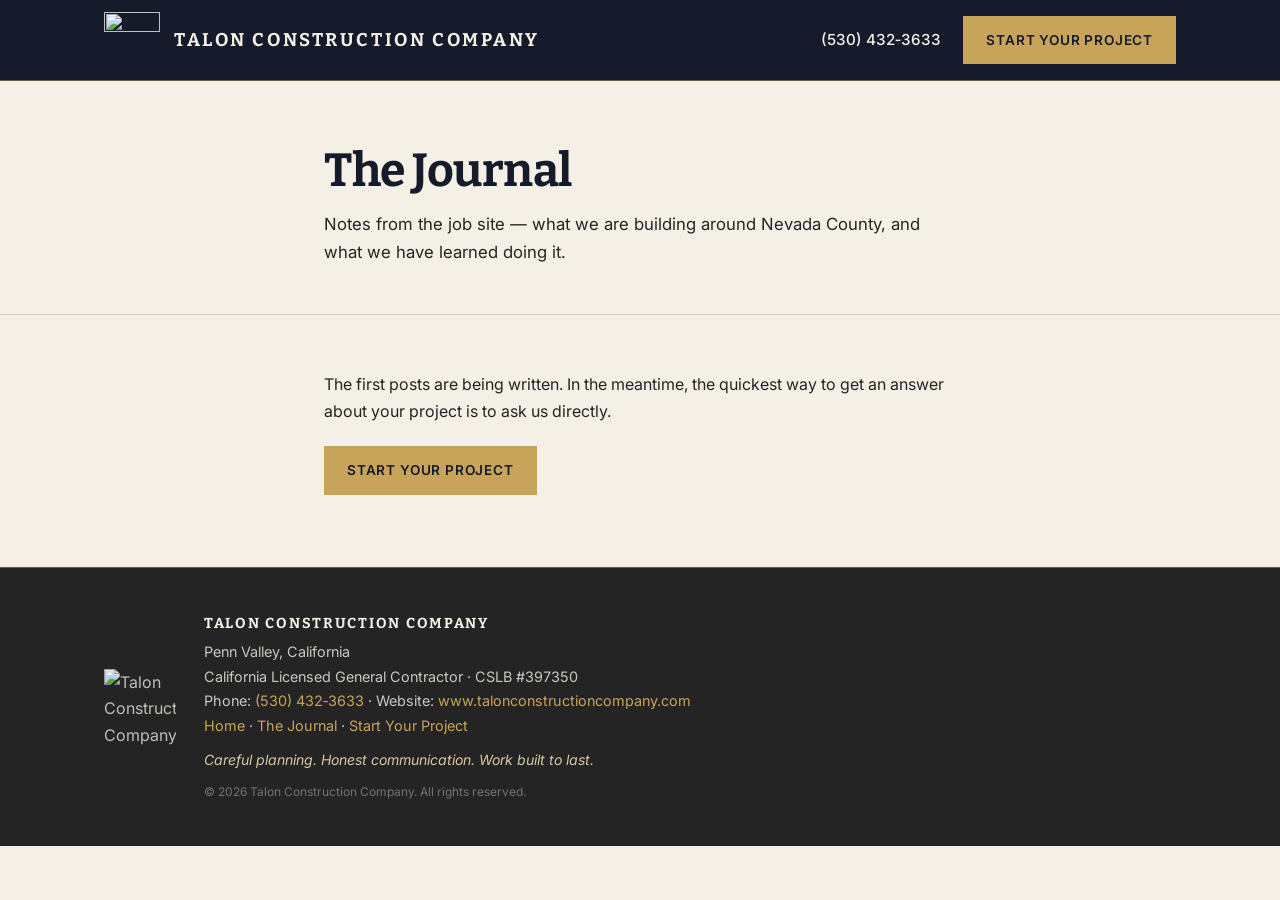
==== blog/index.html @ 68d6eadb "Add the blog pipeline — content as data, not pages Kim asked for a blog on talonconstructioncompany." ====
<!DOCTYPE html>
<html lang="en">
<head>
  <meta charset="UTF-8">
  <meta name="viewport" content="width=device-width, initial-scale=1.0">

  <!-- Google tag (gtag.js) - GA4 property "talonconstructioncompany.com" (545542659) -->
  <script async src="https://www.googletagmanager.com/gtag/js?id=G-PLTBXX30WR"></script>
  <script>
    window.dataLayer = window.dataLayer || [];
    function gtag(){dataLayer.push(arguments);}
    gtag('js', new Date());
    gtag('config', 'G-PLTBXX30WR');
  </script>
  <title>The Journal | Talon Construction Company</title>
  <meta name="description" content="Notes from the job site - custom home building, remodels and additions around Penn Valley, Grass Valley, Nevada City and the wider Nevada County area.">
  <link rel="canonical" href="https://talonconstructioncompany.com/blog/">
  <link rel="icon" type="image/png" href="/assets/talon-logo.png">
  <link rel="apple-touch-icon" href="/assets/talon-logo.png">
  <meta name="theme-color" content="#8B1E2D">
  <link rel="preconnect" href="https://fonts.googleapis.com">
  <link rel="preconnect" href="https://fonts.gstatic.com" crossorigin>
  <link href="https://fonts.googleapis.com/css2?family=Bitter:wght@600;700&family=Inter:wght@400;500;600&display=swap" rel="stylesheet">
  <link rel="stylesheet" href="/css/styles.css?v=4">
  <meta property="og:title" content="The Journal | Talon Construction Company">
  <meta property="og:description" content="Notes from the job site - custom home building, remodels and additions around Penn Valley, Grass Valley, Nevada City and the wider Nevada County area.">
  <meta property="og:image" content="https://talonconstructioncompany.com/assets/hero-1920.jpg">
  <meta property="og:url" content="https://talonconstructioncompany.com/blog/">
  <meta property="og:site_name" content="Talon Construction Company">
  <meta property="og:locale" content="en_US">
  <meta property="og:type" content="website">
  <meta name="twitter:card" content="summary_large_image">
  <meta name="twitter:title" content="The Journal | Talon Construction Company">
  <meta name="twitter:description" content="Notes from the job site - custom home building, remodels and additions around Penn Valley, Grass Valley, Nevada City and the wider Nevada County area.">
  <meta name="twitter:image" content="https://talonconstructioncompany.com/assets/hero-1920.jpg">

</head>
<body>

  <header class="site-header">
    <div class="wrap header-inner">
      <a href="/" class="brand">
        <img src="/assets/talon-logo.png" alt="" class="brand-logo" width="40" height="40">
        <span class="brand-name">Talon Construction Company</span>
      </a>
      <nav class="header-actions">
        <a href="tel:+15304323633" class="header-phone">(530)&nbsp;432&#8209;3633</a>
        <a href="/#contact" class="btn btn-gold">Start Your Project</a>
      </nav>
    </div>
  </header>

  <main id="main">

    <section class="page-intro">
      <div class="wrap wrap-reading">
        <h1>The Journal</h1>
        <p>Notes from the job site &mdash; what we are building around Nevada County, and what we have learned doing it.</p>
      </div>
    </section>
    <section class="section">
      <div class="wrap wrap-reading">
        <p class="blog-empty">The first posts are being written. In the meantime, the quickest way to get an answer about your project is to ask us directly.</p>
        <p><a class="btn btn-gold" href="/#contact">Start Your Project</a></p>
      </div>
    </section>
    <script src="/js/blog.js?v=1" defer></script>
  </main>

  <footer class="site-footer">
    <div class="wrap footer-inner">
      <img src="/assets/talon-logo.png" alt="Talon Construction Company logo" class="footer-logo" width="72" height="76">
      <div class="footer-meta">
        <p class="footer-name">Talon Construction Company</p>
        <p>Penn Valley, California</p>
        <p>California Licensed General Contractor &middot; CSLB #397350</p>
        <p>Phone: <a href="tel:+15304323633">(530) 432&#8209;3633</a> &middot; Website: <a href="https://www.talonconstructioncompany.com">www.talonconstructioncompany.com</a></p>
        <p><a href="/">Home</a> &middot; <a href="/blog/">The Journal</a> &middot; <a href="/#contact">Start Your Project</a></p>
        <p class="footer-tagline">Careful planning. Honest communication. Work built to last.</p>
        <p class="footer-fine">&copy; 2026 Talon Construction Company. All rights reserved.</p>
      </div>
    </div>
  </footer>

</body>
</html>
---- css/styles.css ----
/* ==========================================================================
   Talon Construction Company — Landing Page
   Palette + type per Talon_brand_development.docx
   ========================================================================== */

:root {
  --navy: #151B2A;
  --charcoal: #242424;
  --bone: #F4F0E6;
  --gold: #C8A45A;
  --oxblood: #8B1E2D;
  --stone: #D8C7A1;
  --steel: #737373;

  --font-display: "Bitter", Georgia, "Times New Roman", serif;
  --font-body: "Inter", Arial, Helvetica, sans-serif;

  --wrap: 1120px;
  --rule: 1px solid rgba(200, 164, 90, 0.45); /* fine gold rule */
}

* { box-sizing: border-box; margin: 0; padding: 0; }

html { scroll-behavior: smooth; }
@media (prefers-reduced-motion: reduce) {
  html { scroll-behavior: auto; }
  * { animation: none !important; transition: none !important; }
}

body {
  font-family: var(--font-body);
  font-size: 16px;
  line-height: 1.65;
  color: var(--charcoal);
  background: var(--bone);
  -webkit-font-smoothing: antialiased;
}

img { display: block; max-width: 100%; }
a { color: inherit; }

.wrap {
  max-width: var(--wrap);
  margin: 0 auto;
  padding: 0 24px;
}

/* ---------- Type ---------- */

h1, h2 {
  font-family: var(--font-display);
  font-weight: 700;
  line-height: 1.08;
  letter-spacing: -0.01em;
}

h1 { font-size: clamp(2.6rem, 6.5vw, 4.6rem); color: #fff; }
h2 { font-size: clamp(1.7rem, 3.4vw, 2.4rem); }

.eyebrow {
  font-family: var(--font-body);
  font-size: 0.72rem;
  font-weight: 600;
  letter-spacing: 0.22em;
  text-transform: uppercase;
  color: var(--oxblood);
  display: inline-flex;
  align-items: center;
  gap: 14px;
  margin-bottom: 18px;
}
.eyebrow::before {
  content: "";
  width: 34px;
  height: 1px;
  background: var(--gold);
}
.eyebrow-light { color: var(--gold); }

/* ---------- Buttons ---------- */

.btn {
  display: inline-block;
  font-family: var(--font-body);
  font-weight: 600;
  font-size: 0.85rem;
  letter-spacing: 0.06em;
  text-transform: uppercase;
  text-decoration: none;
  padding: 12px 22px;
  border: 1px solid transparent;
  cursor: pointer;
  transition: background-color 0.18s ease, border-color 0.18s ease, color 0.18s ease;
}
.btn-lg { padding: 15px 30px; font-size: 0.9rem; }

.btn-gold {
  background: var(--gold);
  color: var(--navy);
}
.btn-gold:hover { background: #d4b06a; }

.btn-ghost {
  background: transparent;
  color: #fff;
  border-color: rgba(255, 255, 255, 0.55);
}
.btn-ghost:hover { border-color: var(--gold); color: var(--gold); }

.btn-red {
  background: var(--oxblood);
  color: var(--bone);
}
.btn-red:hover { background: #9c2534; }
.btn-red:disabled { opacity: 0.6; cursor: wait; }

:focus-visible {
  outline: 2px solid var(--gold);
  outline-offset: 2px;
}

/* ---------- Header ---------- */

.site-header {
  background: var(--navy);
  border-bottom: var(--rule);
  position: sticky;
  top: 0;
  z-index: 50;
}
.header-inner {
  display: flex;
  align-items: center;
  justify-content: space-between;
  padding-top: 12px;
  padding-bottom: 12px;
}
.brand {
  display: flex;
  align-items: center;
  gap: 14px;
  text-decoration: none;
}
.brand-logo { width: 56px; height: auto; }
.brand-name {
  font-family: var(--font-display);
  font-weight: 700;
  font-size: 1.15rem;
  letter-spacing: 0.14em;
  text-transform: uppercase;
  color: var(--bone);
}
.brand-name span { color: var(--gold); }

.header-actions {
  display: flex;
  align-items: center;
  gap: 22px;
}
.header-phone {
  color: var(--bone);
  text-decoration: none;
  font-weight: 500;
  font-size: 0.95rem;
}
.header-phone:hover { color: var(--gold); }

@media (max-width: 640px) {
  .brand-name { display: none; }
  .header-phone { display: none; }
}

/* ---------- Hero ---------- */

.hero {
  position: relative;
  min-height: 86vh;
  display: flex;
  align-items: center;
  background: var(--navy);
  overflow: hidden;
}
.hero-media,
.hero-media img {
  position: absolute;
  inset: 0;
  width: 100%;
  height: 100%;
  object-fit: cover;
  object-position: center 40%;
}
.hero-scrim {
  position: absolute;
  inset: 0;
  background:
    linear-gradient(90deg, rgba(21, 27, 42, 0.88) 0%, rgba(21, 27, 42, 0.55) 46%, rgba(21, 27, 42, 0.15) 100%),
    linear-gradient(0deg, rgba(21, 27, 42, 0.55) 0%, rgba(21, 27, 42, 0) 34%);
}
.hero-content {
  position: relative;
  z-index: 2;
  width: 100%;
  padding-top: 90px;
  padding-bottom: 130px;
  max-width: var(--wrap);
}

.hero-sub {
  color: rgba(244, 240, 230, 0.92);
  font-size: clamp(1rem, 2vw, 1.2rem);
  max-width: 34em;
  margin: 22px 0 34px;
}
.hero-ctas { display: flex; gap: 14px; flex-wrap: wrap; }

/* construction-drawing title plate along the hero's bottom edge */
.hero-plate {
  position: absolute;
  left: 0;
  right: 0;
  bottom: 0;
  z-index: 3;
  display: flex;
  align-items: center;
  gap: 18px;
  padding: 12px 24px;
  border-top: var(--rule);
  background: rgba(21, 27, 42, 0.72);
  backdrop-filter: blur(3px);
  color: var(--stone);
  font-size: 0.7rem;
  font-weight: 500;
  letter-spacing: 0.2em;
  text-transform: uppercase;
  white-space: nowrap;
  overflow: hidden;
}
.plate-rule { flex: 1; height: 1px; background: rgba(200, 164, 90, 0.35); min-width: 30px; }

@media (max-width: 640px) {
  .hero { min-height: 78vh; }
  .hero-plate {
    font-size: 0.6rem;
    letter-spacing: 0.12em;
    flex-wrap: wrap;
    white-space: normal;
    gap: 6px 14px;
  }
  .plate-rule { display: none; }
}

/* ---------- Statement / craft ---------- */

.craft { padding: 96px 0; background: var(--bone); }

.craft-grid {
  display: grid;
  grid-template-columns: minmax(0, 1.15fr) minmax(0, 0.85fr);
  gap: 72px;
  align-items: start;
}
.craft-copy h2 { color: var(--navy); margin-bottom: 22px; }
.craft-copy p + p { margin-top: 16px; }
.craft-copy p { color: #3a3a3a; max-width: 36em; }

.craft-specs {
  list-style: none;
  border-top: var(--rule);
}
.craft-specs li {
  display: grid;
  grid-template-columns: 110px 1fr;
  gap: 18px;
  padding: 18px 0;
  border-bottom: var(--rule);
}
.spec-label {
  font-size: 0.68rem;
  font-weight: 600;
  letter-spacing: 0.2em;
  text-transform: uppercase;
  color: var(--steel);
  padding-top: 3px;
}
.spec-value {
  font-size: 0.95rem;
  color: var(--charcoal);
  font-weight: 500;
}

@media (max-width: 860px) {
  .craft { padding: 68px 0; }
  .craft-grid { grid-template-columns: 1fr; gap: 44px; }
}

/* ---------- Contact / form ---------- */

.contact {
  background: var(--navy);
  padding: 96px 0;
  color: var(--bone);
}
.contact-grid {
  display: grid;
  grid-template-columns: minmax(0, 0.9fr) minmax(0, 1.1fr);
  gap: 72px;
  align-items: start;
}
.contact-intro h2 { color: #fff; margin-bottom: 18px; }
.contact-intro p { color: rgba(244, 240, 230, 0.85); max-width: 30em; }
.contact-direct {
  margin-top: 32px;
  padding-top: 24px;
  border-top: var(--rule);
  display: flex;
  flex-direction: column;
  gap: 8px;
}
.contact-direct a {
  color: var(--gold);
  text-decoration: none;
  font-weight: 500;
}
.contact-direct a:hover { text-decoration: underline; }

.lead-form {
  background: rgba(255, 255, 255, 0.035);
  border: 1px solid rgba(200, 164, 90, 0.3);
  padding: 34px;
}
.form-row {
  display: grid;
  grid-template-columns: 1fr 1fr;
  gap: 18px;
}
.field { margin-bottom: 18px; }
.field label {
  display: block;
  font-size: 0.7rem;
  font-weight: 600;
  letter-spacing: 0.18em;
  text-transform: uppercase;
  color: var(--stone);
  margin-bottom: 7px;
}
.field input,
.field select,
.field textarea {
  width: 100%;
  font-family: var(--font-body);
  font-size: 0.95rem;
  color: var(--bone);
  background: rgba(21, 27, 42, 0.6);
  border: 1px solid rgba(244, 240, 230, 0.25);
  padding: 12px 14px;
  border-radius: 0;
  appearance: none;
}
.field select {
  background-image: url("data:image/svg+xml,%3Csvg xmlns='http://www.w3.org/2000/svg' width='10' height='6'%3E%3Cpath d='M0 0l5 6 5-6z' fill='%23C8A45A'/%3E%3C/svg%3E");
  background-repeat: no-repeat;
  background-position: right 14px center;
}
.field input:focus,
.field select:focus,
.field textarea:focus {
  border-color: var(--gold);
  outline: none;
}
.field textarea { resize: vertical; min-height: 100px; }

.hp {
  position: absolute;
  left: -9999px;
  width: 1px;
  height: 1px;
  overflow: hidden;
}

.form-status {
  margin-top: 14px;
  font-size: 0.9rem;
  min-height: 1.4em;
}
.form-status.ok { color: var(--gold); }
.form-status.err { color: #e2a4ab; }

@media (max-width: 860px) {
  .contact { padding: 68px 0; }
  .contact-grid { grid-template-columns: 1fr; gap: 44px; }
  .lead-form { padding: 24px; }
  .form-row { grid-template-columns: 1fr; gap: 0; }
}

/* ---------- Footer ---------- */

.site-footer {
  background: var(--charcoal);
  border-top: var(--rule);
  padding: 44px 0;
  color: rgba(244, 240, 230, 0.8);
}
.footer-inner {
  display: flex;
  align-items: center;
  gap: 28px;
}
.footer-logo { width: 72px; height: auto; opacity: 0.95; }
.footer-name {
  font-family: var(--font-display);
  font-weight: 700;
  letter-spacing: 0.12em;
  text-transform: uppercase;
  color: var(--bone);
  margin-bottom: 4px;
}
.footer-meta { font-size: 0.9rem; line-height: 1.7; }
.footer-meta a { color: var(--gold); text-decoration: none; }
.footer-meta a:hover { text-decoration: underline; }
.footer-fine {
  margin-top: 10px;
  font-size: 0.75rem;
  color: var(--steel);
}
@media (max-width: 640px) {
  .footer-inner { flex-direction: column; align-items: flex-start; }
}

/* ==========================================================================
   v3 additions — expanded content sections
   ========================================================================== */

.craft-narrow { max-width: 780px; }
.craft-narrow h2 { color: var(--navy); margin-bottom: 22px; }
.craft-narrow p { color: #3a3a3a; }
.craft-narrow p + p { margin-top: 16px; }

.section-intro {
  color: #3a3a3a;
  max-width: 44em;
  margin: 18px 0 40px;
}
.section-intro-light { color: rgba(244, 240, 230, 0.85); }

/* ---- What we build ---- */
.build { padding: 96px 0; background: var(--bone); }
.build h2 { color: var(--navy); }
.build-grid {
  display: grid;
  grid-template-columns: repeat(3, 1fr);
  gap: 0 48px;
  border-top: var(--rule);
}
.build-card { padding: 26px 0 28px; border-bottom: var(--rule); }
.build-card h3 {
  font-family: var(--font-display);
  font-size: 1.05rem;
  font-weight: 700;
  color: var(--navy);
  margin-bottom: 9px;
}
.build-card p { font-size: 0.92rem; color: #3a3a3a; line-height: 1.6; }

/* ---- How we work ---- */
.process { padding: 96px 0; background: var(--navy); color: var(--bone); }
.process h2 { color: #fff; }
.steps { list-style: none; border-top: var(--rule); }
.steps li {
  display: grid;
  grid-template-columns: 64px 1fr;
  gap: 22px;
  padding: 26px 0;
  border-bottom: var(--rule);
  align-items: start;
}
.step-num {
  font-family: var(--font-display);
  font-weight: 700;
  font-size: 1.5rem;
  color: var(--gold);
  line-height: 1.2;
}
.steps h3 {
  font-family: var(--font-display);
  font-size: 1.1rem;
  font-weight: 700;
  color: #fff;
  margin-bottom: 7px;
}
.steps p { color: rgba(244, 240, 230, 0.85); font-size: 0.95rem; max-width: 52em; }

/* ---- Integrity / Local ---- */
.integrity { padding: 96px 0 64px; background: var(--bone); }
.local { padding: 0 0 96px; background: var(--bone); }
.local-inner {
  border-left: 2px solid var(--gold);
  padding-left: 34px;
}

/* ---- Why Talon ---- */
.why { padding: 96px 0; background: #EDE7D8; }
.why h2 { color: var(--navy); margin-bottom: 34px; }
.why-specs { max-width: 860px; }
.why-specs li { grid-template-columns: 210px 1fr; }

/* ---- FAQ ---- */
.faq { padding: 96px 0; background: var(--bone); }
.faq h2 { color: var(--navy); }
.faq-list { border-top: var(--rule); margin-top: 34px; }
.faq-item {
  padding: 28px 0;
  border-bottom: var(--rule);
}
.faq-item h3 {
  font-family: var(--font-display);
  font-weight: 700;
  font-size: 1.15rem;
  color: var(--navy);
  margin-bottom: 10px;
}
.faq-item p { color: #3a3a3a; max-width: 60em; }
.faq-item p + p { margin-top: 10px; }
.faq-item a { color: var(--oxblood); text-decoration: underline; }
.faq-item a:hover { color: var(--gold); }

/* ---- Contact additions ---- */
.contact-intro p + p { margin-top: 14px; }
.form-note {
  margin-top: 16px;
  font-size: 0.85rem;
  color: rgba(244, 240, 230, 0.7);
}
.form-note a { color: var(--gold); text-decoration: none; }
.form-note a:hover { text-decoration: underline; }
.footer-tagline {
  margin-top: 10px;
  font-style: italic;
  color: var(--stone);
  font-size: 0.88rem;
}

@media (max-width: 960px) {
  .build-grid { grid-template-columns: repeat(2, 1fr); gap: 0 36px; }
}
@media (max-width: 640px) {
  .build, .process, .integrity, .why { padding-top: 64px; padding-bottom: 64px; }
  .integrity { padding-bottom: 44px; }
  .local { padding-bottom: 64px; }
  .build-grid { grid-template-columns: 1fr; }
  .steps li { grid-template-columns: 44px 1fr; gap: 14px; }
  .why-specs li { grid-template-columns: 1fr; gap: 6px; }
  .local-inner { padding-left: 20px; }
}

/* =========================================================================
   BLOG - "The Journal"
   Added 2026-09-08. Uses only the tokens already defined in :root above.
   Generated markup comes from tools/build-blog.py; do not hand-edit /blog/.
   ========================================================================= */

.wrap-reading { max-width: 68ch; }

.page-intro {
  background: var(--bone);
  border-bottom: var(--rule);
  padding: 64px 0 48px;
}
.page-intro h1 {
  font-family: var(--font-display);
  font-weight: 700;
  font-size: clamp(2rem, 4.5vw, 2.9rem);
  line-height: 1.12;
  color: var(--navy);
  margin: 0 0 14px;
}
.page-intro p {
  font-size: 1.05rem;
  line-height: 1.65;
  color: var(--charcoal);
  margin: 0;
}

.section { padding: 56px 0 72px; }

/* ---------- Archive ---------- */

.blog-filters {
  display: flex;
  flex-wrap: wrap;
  gap: 10px;
  margin: 0 0 34px;
  padding-bottom: 22px;
  border-bottom: var(--rule);
}
.blog-filter {
  font-family: var(--font-body);
  font-size: 0.85rem;
  font-weight: 600;
  letter-spacing: 0.04em;
  color: var(--charcoal);
  background: transparent;
  border: 1px solid rgba(28, 28, 30, 0.22);
  border-radius: 999px;
  padding: 9px 18px;
  cursor: pointer;
  transition: background 0.15s ease, color 0.15s ease, border-color 0.15s ease;
}
.blog-filter:hover { border-color: var(--gold); }
.blog-filter:focus-visible { outline: 2px solid var(--oxblood); outline-offset: 2px; }
.blog-filter.is-active {
  background: var(--navy);
  border-color: var(--navy);
  color: var(--bone);
}

.post-grid {
  list-style: none;
  margin: 0;
  padding: 0;
  display: grid;
  grid-template-columns: repeat(3, minmax(0, 1fr));
  gap: 34px 30px;
}
/* The filter sets this; CSS does the hiding. With JavaScript off nothing is
   ever hidden, which is the point - a crawler sees every post. */
.post-card[hidden] { display: none; }

.post-card-link {
  display: flex;
  flex-direction: column;
  height: 100%;
  text-decoration: none;
  color: inherit;
}
.post-card-link:hover .post-card-body h2 { color: var(--oxblood); }
.post-card-link:focus-visible { outline: 2px solid var(--oxblood); outline-offset: 4px; }

.post-figure { overflow: hidden; background: var(--bone); }
.post-figure img { display: block; width: 100%; height: 100%; object-fit: cover; }
.post-figure-card { aspect-ratio: 3 / 2; }
.post-figure-wide { aspect-ratio: 2 / 1; max-height: 460px; margin: 0 0 40px; }

/* Holds the slot at the right ratio until Kim's photography lands, so the
   layout does not shift when a real image replaces it. */
.post-figure-placeholder {
  display: flex;
  align-items: center;
  justify-content: center;
  background: var(--navy);
  border-bottom: 3px solid var(--gold);
}
.post-figure-placeholder img {
  width: 64px;
  height: auto;
  object-fit: contain;
  opacity: 0.55;
}
.post-figure-wide.post-figure-placeholder img { width: 92px; }

.post-card-body { padding: 18px 0 0; }
.post-card-meta,
.post-meta {
  font-family: var(--font-body);
  font-size: 0.78rem;
  font-weight: 600;
  letter-spacing: 0.08em;
  text-transform: uppercase;
  /* Not bare --steel. The page sits on --bone, and #737373 on #F4F0E6
     measures 4.17:1 against WCAG AA's 4.5:1 - it only passes on white.
     Mixed 15% toward --charcoal it measures 4.96:1 and still reads as quiet
     meta. Derived from the existing tokens, nothing new in the palette.
     (The same pairing fails worse on index.html: --steel on --charcoal is
     3.27:1. That one is pre-existing and flagged separately.) */
  color: color-mix(in srgb, var(--steel) 85%, var(--charcoal));
  margin: 0 0 8px;
  display: flex;
  flex-wrap: wrap;
  gap: 14px;
}
.post-tag, .post-area { color: var(--oxblood); }
.post-card-body h2 {
  font-family: var(--font-display);
  font-weight: 700;
  font-size: 1.25rem;
  line-height: 1.25;
  color: var(--navy);
  margin: 0 0 10px;
  transition: color 0.15s ease;
}
.post-card-excerpt {
  font-size: 0.95rem;
  line-height: 1.6;
  color: var(--charcoal);
  margin: 0 0 14px;
}
.post-card-more {
  font-family: var(--font-body);
  font-size: 0.85rem;
  font-weight: 600;
  color: var(--oxblood);
}

.blog-empty, .blog-no-results {
  font-size: 1rem;
  line-height: 1.65;
  color: var(--charcoal);
  margin: 0 0 22px;
}

/* ---------- Post ---------- */

.post { padding: 56px 0 72px; }
.post-back {
  font-family: var(--font-body);
  font-size: 0.85rem;
  font-weight: 600;
  margin: 0 0 18px;
}
.post-back a { color: var(--oxblood); text-decoration: none; }
.post-back a:hover { text-decoration: underline; }

.post h1 {
  font-family: var(--font-display);
  font-weight: 700;
  font-size: clamp(1.9rem, 4vw, 2.6rem);
  line-height: 1.15;
  color: var(--navy);
  margin: 0 0 12px;
}

/* 1.05rem over a 68ch measure. The audience for a custom-home decision is
   reading carefully, not skimming. */
.post-body p {
  font-size: 1.05rem;
  line-height: 1.75;
  color: var(--charcoal);
  margin: 0 0 22px;
}
.post-body p:last-child { margin-bottom: 0; }

.post-nav {
  display: flex;
  justify-content: space-between;
  gap: 20px;
  flex-wrap: wrap;
  margin: 48px 0 0;
  padding-top: 26px;
  border-top: var(--rule);
  font-family: var(--font-body);
  font-size: 0.9rem;
  font-weight: 600;
}
.post-nav a { color: var(--oxblood); text-decoration: none; }
.post-nav a:hover { text-decoration: underline; }
.post-nav-next { margin-left: auto; text-align: right; }

.post-cta {
  margin: 44px 0 0;
  padding: 30px 32px;
  background: var(--bone);
  border-left: 3px solid var(--gold);
}
.post-cta h2 {
  font-family: var(--font-display);
  font-weight: 700;
  font-size: 1.3rem;
  color: var(--navy);
  margin: 0 0 8px;
}
.post-cta p {
  font-size: 0.98rem;
  line-height: 1.65;
  color: var(--charcoal);
  margin: 0 0 18px;
}

@media (max-width: 900px) {
  .post-grid { grid-template-columns: repeat(2, minmax(0, 1fr)); }
}
@media (max-width: 620px) {
  .post-grid { grid-template-columns: 1fr; gap: 30px; }
  .page-intro { padding: 44px 0 34px; }
  .post-figure-wide { margin-bottom: 28px; }
  .post-cta { padding: 24px 22px; }
}
@media (prefers-reduced-motion: reduce) {
  .blog-filter, .post-card-body h2 { transition: none; }
}
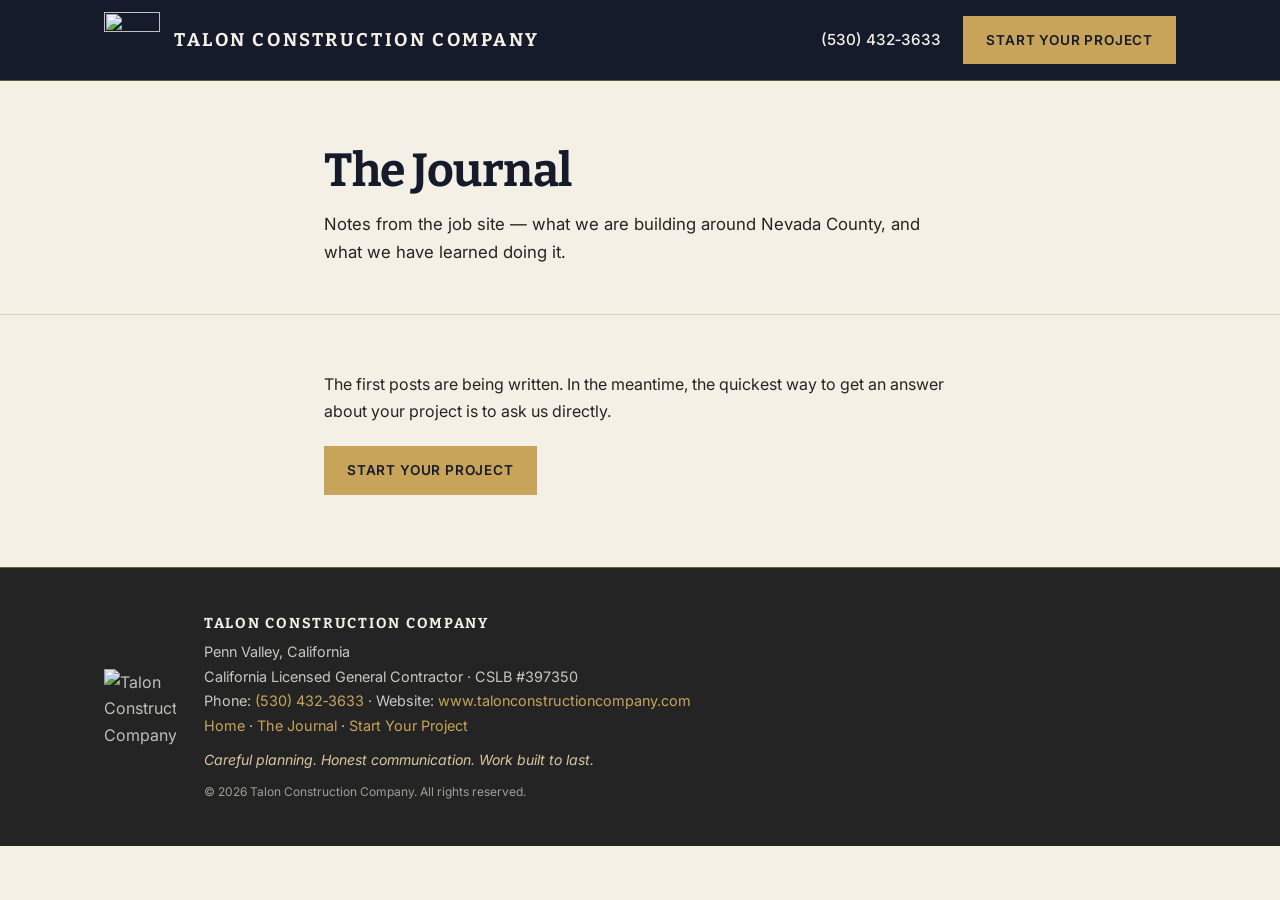
==== commit 2c5fce55: "Fix the six WCAG failures, the type floor, and the missing landmarks Audit fixes 1-3. All of this wa" ====
--- a/blog/index.html
+++ b/blog/index.html
@@ -36,6 +36,8 @@
 
 </head>
 <body>
+
+  <a href="#main" class="skip-link">Skip to content</a>
 
   <header class="site-header">
     <div class="wrap header-inner">
--- a/css/styles.css
+++ b/css/styles.css
@@ -22,6 +22,25 @@
 * { box-sizing: border-box; margin: 0; padding: 0; }
 
 html { scroll-behavior: smooth; }
+/* Off-screen until focused, then visible. Not display:none - that would
+   hide it from the keyboard users it exists for. */
+.skip-link {
+  position: absolute;
+  left: -9999px;
+  top: 0;
+  z-index: 100;
+  background: var(--navy);
+  color: var(--bone);
+  font-family: var(--font-body);
+  font-size: 0.9rem;
+  font-weight: 600;
+  padding: 12px 20px;
+  text-decoration: none;
+}
+.skip-link:focus {
+  left: 0;
+}
+
 @media (prefers-reduced-motion: reduce) {
   html { scroll-behavior: auto; }
   * { animation: none !important; transition: none !important; }
@@ -240,8 +259,11 @@
 @media (max-width: 640px) {
   .hero { min-height: 78vh; }
   .hero-plate {
-    font-size: 0.6rem;
-    letter-spacing: 0.12em;
+    /* 0.7rem, not 0.6rem. At 9.6px this was the smallest text on the site,
+       and it carries the CSLB licence number - the one credential a
+       contractor is judged on. It wraps rather than shrinks. */
+    font-size: 0.7rem;
+    letter-spacing: 0.1em;
     flex-wrap: wrap;
     white-space: normal;
     gap: 6px 14px;
@@ -269,18 +291,27 @@
 }
 .craft-specs li {
   display: grid;
-  grid-template-columns: 110px 1fr;
+  grid-template-columns: 124px 1fr;
   gap: 18px;
   padding: 18px 0;
   border-bottom: var(--rule);
 }
 .spec-label {
-  font-size: 0.68rem;
-  font-weight: 600;
-  letter-spacing: 0.2em;
+  /* 0.75rem, not 0.68rem. At 10.88px these sat under the 11px floor for
+     functional text while ALSO being uppercase, tracked at 0.2em and below
+     contrast - four legibility penalties at once, on the five phrases that
+     carry what Talon is actually selling. */
+  font-size: 0.75rem;
+  font-weight: 600;
+  /* 0.2em was opening up 10.88px capitals. At 12px it only fragments them. */
+  letter-spacing: 0.14em;
   text-transform: uppercase;
-  color: var(--steel);
-  padding-top: 3px;
+  /* Not bare --steel: #737373 on --bone measures 4.17:1 against WCAG AA's
+     4.5:1, and rendered here it measured 3.84:1. Mixed 70% toward --charcoal
+     it is 5.94:1 - real headroom, still visibly quieter than .spec-value,
+     and derived from tokens rather than a new colour. */
+  color: color-mix(in srgb, var(--steel) 70%, var(--charcoal));
+  padding-top: 2px;
 }
 .spec-value {
   font-size: 0.95rem;
@@ -420,7 +451,12 @@
 .footer-fine {
   margin-top: 10px;
   font-size: 0.75rem;
-  color: var(--steel);
+  /* --steel on --charcoal is 3.27:1 - the worst contrast on the site. The
+     footer already establishes bone-at-alpha as its text treatment
+     (rgba(244,240,230,0.8) on .site-footer), so this follows that rather
+     than introducing a third approach: 0.6 gives 5.83:1 and still reads as
+     fine print against the 0.8 body text above it. */
+  color: rgba(244, 240, 230, 0.6);
 }
 @media (max-width: 640px) {
   .footer-inner { flex-direction: column; align-items: flex-start; }
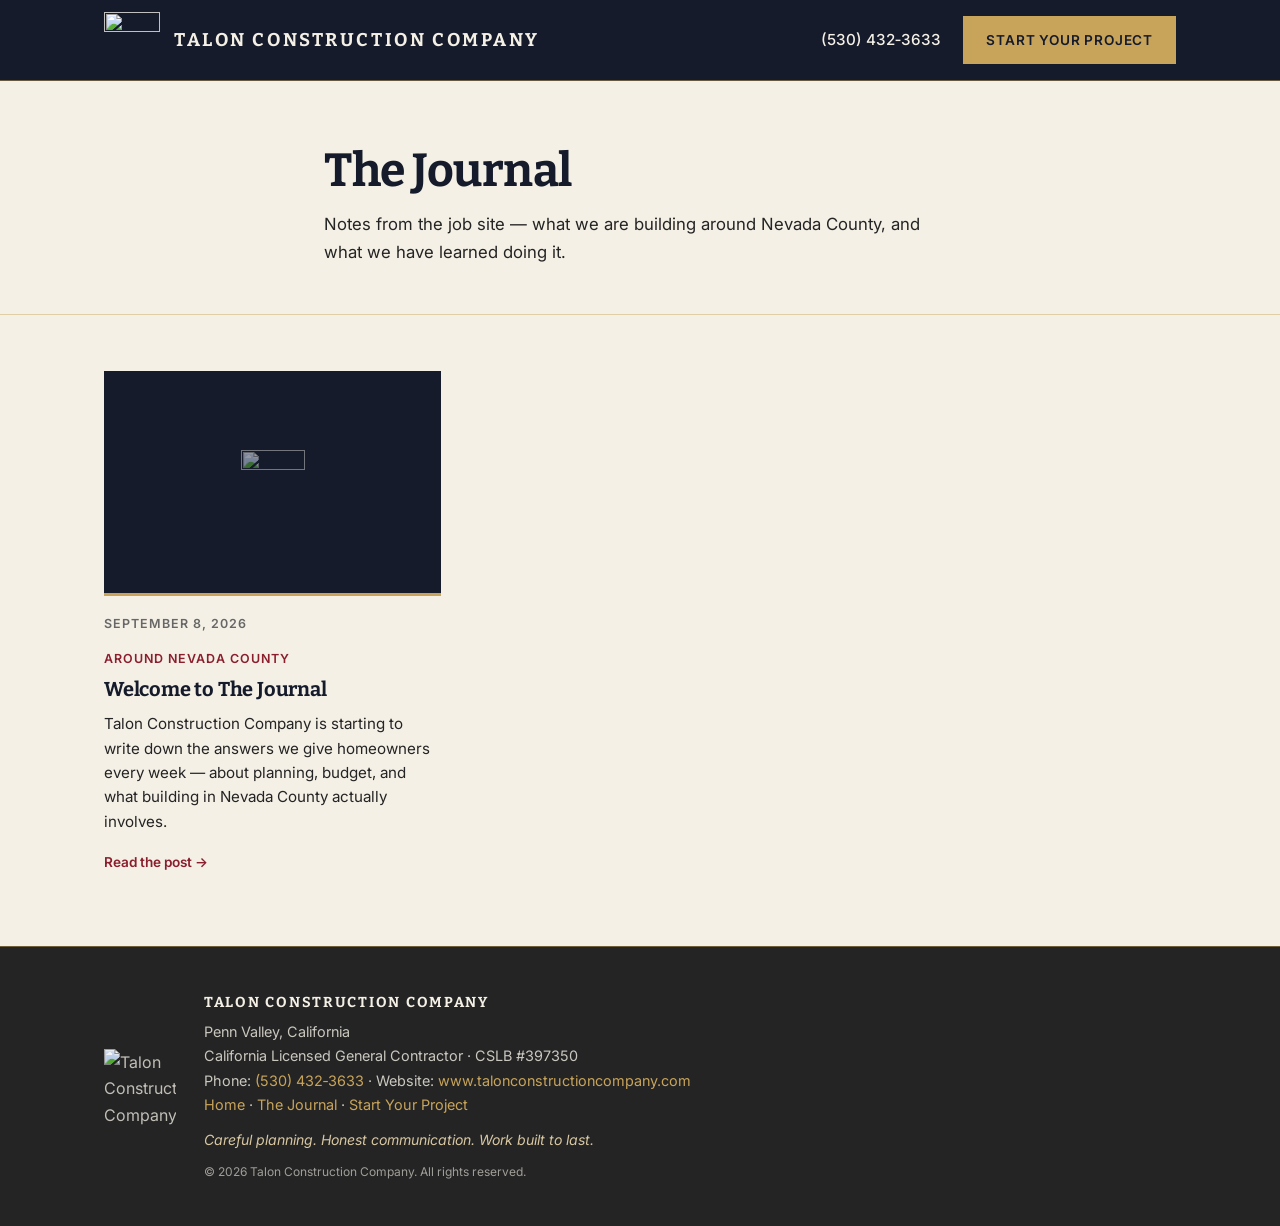
==== commit 80c4553b: "Publish the first Journal post, and give the blog a real SEO layer The blog has been built and unrea" ====
--- a/blog/index.html
+++ b/blog/index.html
@@ -33,7 +33,60 @@
   <meta name="twitter:title" content="The Journal | Talon Construction Company">
   <meta name="twitter:description" content="Notes from the job site - custom home building, remodels and additions around Penn Valley, Grass Valley, Nevada City and the wider Nevada County area.">
   <meta name="twitter:image" content="https://talonconstructioncompany.com/assets/hero-1920.jpg">
-
+  <meta property="og:image:alt" content="Talon Construction Company, Penn Valley, California">
+  <script type="application/ld+json">
+{
+  "@context": "https://schema.org",
+  "@type": "Blog",
+  "@id": "https://talonconstructioncompany.com/blog/#journal",
+  "name": "The Journal",
+  "description": "Notes from the job site - custom home building, remodels and additions around Nevada County.",
+  "url": "https://talonconstructioncompany.com/blog/",
+  "inLanguage": "en-US",
+  "publisher": {
+    "@type": "Organization",
+    "name": "Talon Construction Company",
+    "url": "https://talonconstructioncompany.com/",
+    "telephone": "+1-530-432-3633",
+    "logo": {
+      "@type": "ImageObject",
+      "url": "https://talonconstructioncompany.com/assets/talon-logo.png"
+    },
+    "sameAs": [
+      "https://www.facebook.com/talonconstructionco",
+      "https://www.instagram.com/talonconstructionco"
+    ]
+  },
+  "blogPost": [
+    {
+      "@type": "BlogPosting",
+      "headline": "Welcome to The Journal",
+      "datePublished": "2026-09-08",
+      "url": "https://talonconstructioncompany.com/blog/welcome-to-the-journal/"
+    }
+  ]
+}
+  </script>
+  <script type="application/ld+json">
+{
+  "@context": "https://schema.org",
+  "@type": "BreadcrumbList",
+  "itemListElement": [
+    {
+      "@type": "ListItem",
+      "position": 1,
+      "name": "Home",
+      "item": "https://talonconstructioncompany.com/"
+    },
+    {
+      "@type": "ListItem",
+      "position": 2,
+      "name": "The Journal",
+      "item": "https://talonconstructioncompany.com/blog/"
+    }
+  ]
+}
+  </script>
 </head>
 <body>
 
@@ -61,9 +114,22 @@
       </div>
     </section>
     <section class="section">
-      <div class="wrap wrap-reading">
-        <p class="blog-empty">The first posts are being written. In the meantime, the quickest way to get an answer about your project is to ask us directly.</p>
-        <p><a class="btn btn-gold" href="/#contact">Start Your Project</a></p>
+      <div class="wrap">
+        
+        <ul class="post-grid" id="postGrid">
+      <li class="post-card" data-tag="Around Nevada County">
+        <a class="post-card-link" href="/blog/welcome-to-the-journal/">
+          <div class="post-figure post-figure-placeholder post-figure-card" aria-hidden="true"><img src="/assets/talon-logo.png" alt="" width="64" height="64"></div>
+          <div class="post-card-body">
+            <p class="post-card-meta"><span class="post-date">September 8, 2026</span> <span class="post-tag">Around Nevada County</span></p>
+            <h2>Welcome to The Journal</h2>
+            <p class="post-card-excerpt">Talon Construction Company is starting to write down the answers we give homeowners every week — about planning, budget, and what building in Nevada County actually involves.</p>
+            <span class="post-card-more">Read the post &rarr;</span>
+          </div>
+        </a>
+      </li>
+        </ul>
+        <p class="blog-no-results" id="blogNoResults" hidden>Nothing in that category yet.</p>
       </div>
     </section>
     <script src="/js/blog.js?v=1" defer></script>
--- a/css/styles.css
+++ b/css/styles.css
@@ -12,11 +12,31 @@
   --stone: #D8C7A1;
   --steel: #737373;
 
+  /* Extracted 2026-09-08 from values that were hard-coded through the
+     stylesheet. Same colours, now named - see the note at the foot of this
+     block about why that matters. */
+  --white: #fff;              /* pure white on dark, not the warm --bone */
+  --ink: #3a3a3a;             /* body copy on light grounds; was inline x5 */
+  --bone-deep: #EDE7D8;       /* the .why band - a shade under --bone */
+  --gold-hover: #d4b06a;      /* lifted --gold */
+  --oxblood-hover: #9c2534;   /* lifted --oxblood */
+  --error: #e2a4ab;           /* form error text, on the navy contact panel */
+
+  /* Channel triplets, so a colour used at partial alpha still traces back to
+     its token. rgba(var(--navy-rgb), 0.72) rather than rgba(21, 27, 42, 0.72):
+     change --navy and the translucent uses follow. Legacy comma syntax on
+     purpose - it works anywhere custom properties do. */
+  --navy-rgb: 21, 27, 42;
+  --charcoal-rgb: 36, 36, 36;
+  --bone-rgb: 244, 240, 230;
+  --gold-rgb: 200, 164, 90;
+  --white-rgb: 255, 255, 255;
+
   --font-display: "Bitter", Georgia, "Times New Roman", serif;
   --font-body: "Inter", Arial, Helvetica, sans-serif;
 
   --wrap: 1120px;
-  --rule: 1px solid rgba(200, 164, 90, 0.45); /* fine gold rule */
+  --rule: 1px solid rgba(var(--gold-rgb), 0.45); /* fine gold rule */
 }
 
 * { box-sizing: border-box; margin: 0; padding: 0; }
@@ -73,7 +93,7 @@
   letter-spacing: -0.01em;
 }
 
-h1 { font-size: clamp(2.6rem, 6.5vw, 4.6rem); color: #fff; }
+h1 { font-size: clamp(2.6rem, 6.5vw, 4.6rem); color: var(--white); }
 h2 { font-size: clamp(1.7rem, 3.4vw, 2.4rem); }
 
 .eyebrow {
@@ -117,12 +137,12 @@
   background: var(--gold);
   color: var(--navy);
 }
-.btn-gold:hover { background: #d4b06a; }
+.btn-gold:hover { background: var(--gold-hover); }
 
 .btn-ghost {
   background: transparent;
-  color: #fff;
-  border-color: rgba(255, 255, 255, 0.55);
+  color: var(--white);
+  border-color: rgba(var(--white-rgb), 0.55);
 }
 .btn-ghost:hover { border-color: var(--gold); color: var(--gold); }
 
@@ -130,7 +150,7 @@
   background: var(--oxblood);
   color: var(--bone);
 }
-.btn-red:hover { background: #9c2534; }
+.btn-red:hover { background: var(--oxblood-hover); }
 .btn-red:disabled { opacity: 0.6; cursor: wait; }
 
 :focus-visible {
@@ -212,8 +232,8 @@
   position: absolute;
   inset: 0;
   background:
-    linear-gradient(90deg, rgba(21, 27, 42, 0.88) 0%, rgba(21, 27, 42, 0.55) 46%, rgba(21, 27, 42, 0.15) 100%),
-    linear-gradient(0deg, rgba(21, 27, 42, 0.55) 0%, rgba(21, 27, 42, 0) 34%);
+    linear-gradient(90deg, rgba(var(--navy-rgb), 0.88) 0%, rgba(var(--navy-rgb), 0.55) 46%, rgba(var(--navy-rgb), 0.15) 100%),
+    linear-gradient(0deg, rgba(var(--navy-rgb), 0.55) 0%, rgba(var(--navy-rgb), 0) 34%);
 }
 .hero-content {
   position: relative;
@@ -225,7 +245,7 @@
 }
 
 .hero-sub {
-  color: rgba(244, 240, 230, 0.92);
+  color: rgba(var(--bone-rgb), 0.92);
   font-size: clamp(1rem, 2vw, 1.2rem);
   max-width: 34em;
   margin: 22px 0 34px;
@@ -244,7 +264,7 @@
   gap: 18px;
   padding: 12px 24px;
   border-top: var(--rule);
-  background: rgba(21, 27, 42, 0.72);
+  background: rgba(var(--navy-rgb), 0.72);
   backdrop-filter: blur(3px);
   color: var(--stone);
   font-size: 0.7rem;
@@ -254,7 +274,7 @@
   white-space: nowrap;
   overflow: hidden;
 }
-.plate-rule { flex: 1; height: 1px; background: rgba(200, 164, 90, 0.35); min-width: 30px; }
+.plate-rule { flex: 1; height: 1px; background: rgba(var(--gold-rgb), 0.35); min-width: 30px; }
 
 @media (max-width: 640px) {
   .hero { min-height: 78vh; }
@@ -283,7 +303,7 @@
 }
 .craft-copy h2 { color: var(--navy); margin-bottom: 22px; }
 .craft-copy p + p { margin-top: 16px; }
-.craft-copy p { color: #3a3a3a; max-width: 36em; }
+.craft-copy p { color: var(--ink); max-width: 36em; }
 
 .craft-specs {
   list-style: none;
@@ -337,8 +357,8 @@
   gap: 72px;
   align-items: start;
 }
-.contact-intro h2 { color: #fff; margin-bottom: 18px; }
-.contact-intro p { color: rgba(244, 240, 230, 0.85); max-width: 30em; }
+.contact-intro h2 { color: var(--white); margin-bottom: 18px; }
+.contact-intro p { color: rgba(var(--bone-rgb), 0.85); max-width: 30em; }
 .contact-direct {
   margin-top: 32px;
   padding-top: 24px;
@@ -355,8 +375,8 @@
 .contact-direct a:hover { text-decoration: underline; }
 
 .lead-form {
-  background: rgba(255, 255, 255, 0.035);
-  border: 1px solid rgba(200, 164, 90, 0.3);
+  background: rgba(var(--white-rgb), 0.035);
+  border: 1px solid rgba(var(--gold-rgb), 0.3);
   padding: 34px;
 }
 .form-row {
@@ -381,8 +401,8 @@
   font-family: var(--font-body);
   font-size: 0.95rem;
   color: var(--bone);
-  background: rgba(21, 27, 42, 0.6);
-  border: 1px solid rgba(244, 240, 230, 0.25);
+  background: rgba(var(--navy-rgb), 0.6);
+  border: 1px solid rgba(var(--bone-rgb), 0.25);
   padding: 12px 14px;
   border-radius: 0;
   appearance: none;
@@ -414,7 +434,7 @@
   min-height: 1.4em;
 }
 .form-status.ok { color: var(--gold); }
-.form-status.err { color: #e2a4ab; }
+.form-status.err { color: var(--error); }
 
 @media (max-width: 860px) {
   .contact { padding: 68px 0; }
@@ -429,7 +449,7 @@
   background: var(--charcoal);
   border-top: var(--rule);
   padding: 44px 0;
-  color: rgba(244, 240, 230, 0.8);
+  color: rgba(var(--bone-rgb), 0.8);
 }
 .footer-inner {
   display: flex;
@@ -453,10 +473,10 @@
   font-size: 0.75rem;
   /* --steel on --charcoal is 3.27:1 - the worst contrast on the site. The
      footer already establishes bone-at-alpha as its text treatment
-     (rgba(244,240,230,0.8) on .site-footer), so this follows that rather
+     (rgba(var(--bone-rgb),0.8) on .site-footer), so this follows that rather
      than introducing a third approach: 0.6 gives 5.83:1 and still reads as
      fine print against the 0.8 body text above it. */
-  color: rgba(244, 240, 230, 0.6);
+  color: rgba(var(--bone-rgb), 0.6);
 }
 @media (max-width: 640px) {
   .footer-inner { flex-direction: column; align-items: flex-start; }
@@ -468,15 +488,15 @@
 
 .craft-narrow { max-width: 780px; }
 .craft-narrow h2 { color: var(--navy); margin-bottom: 22px; }
-.craft-narrow p { color: #3a3a3a; }
+.craft-narrow p { color: var(--ink); }
 .craft-narrow p + p { margin-top: 16px; }
 
 .section-intro {
-  color: #3a3a3a;
+  color: var(--ink);
   max-width: 44em;
   margin: 18px 0 40px;
 }
-.section-intro-light { color: rgba(244, 240, 230, 0.85); }
+.section-intro-light { color: rgba(var(--bone-rgb), 0.85); }
 
 /* ---- What we build ---- */
 .build { padding: 96px 0; background: var(--bone); }
@@ -495,11 +515,11 @@
   color: var(--navy);
   margin-bottom: 9px;
 }
-.build-card p { font-size: 0.92rem; color: #3a3a3a; line-height: 1.6; }
+.build-card p { font-size: 0.92rem; color: var(--ink); line-height: 1.6; }
 
 /* ---- How we work ---- */
 .process { padding: 96px 0; background: var(--navy); color: var(--bone); }
-.process h2 { color: #fff; }
+.process h2 { color: var(--white); }
 .steps { list-style: none; border-top: var(--rule); }
 .steps li {
   display: grid;
@@ -520,10 +540,10 @@
   font-family: var(--font-display);
   font-size: 1.1rem;
   font-weight: 700;
-  color: #fff;
+  color: var(--white);
   margin-bottom: 7px;
 }
-.steps p { color: rgba(244, 240, 230, 0.85); font-size: 0.95rem; max-width: 52em; }
+.steps p { color: rgba(var(--bone-rgb), 0.85); font-size: 0.95rem; max-width: 52em; }
 
 /* ---- Integrity / Local ---- */
 .integrity { padding: 96px 0 64px; background: var(--bone); }
@@ -534,7 +554,7 @@
 }
 
 /* ---- Why Talon ---- */
-.why { padding: 96px 0; background: #EDE7D8; }
+.why { padding: 96px 0; background: var(--bone-deep); }
 .why h2 { color: var(--navy); margin-bottom: 34px; }
 .why-specs { max-width: 860px; }
 .why-specs li { grid-template-columns: 210px 1fr; }
@@ -554,7 +574,7 @@
   color: var(--navy);
   margin-bottom: 10px;
 }
-.faq-item p { color: #3a3a3a; max-width: 60em; }
+.faq-item p { color: var(--ink); max-width: 60em; }
 .faq-item p + p { margin-top: 10px; }
 .faq-item a { color: var(--oxblood); text-decoration: underline; }
 .faq-item a:hover { color: var(--gold); }
@@ -564,7 +584,7 @@
 .form-note {
   margin-top: 16px;
   font-size: 0.85rem;
-  color: rgba(244, 240, 230, 0.7);
+  color: rgba(var(--bone-rgb), 0.7);
 }
 .form-note a { color: var(--gold); text-decoration: none; }
 .form-note a:hover { text-decoration: underline; }
@@ -635,7 +655,7 @@
   letter-spacing: 0.04em;
   color: var(--charcoal);
   background: transparent;
-  border: 1px solid rgba(28, 28, 30, 0.22);
+  border: 1px solid rgba(var(--charcoal-rgb), 0.22);
   border-radius: 999px;
   padding: 9px 18px;
   cursor: pointer;
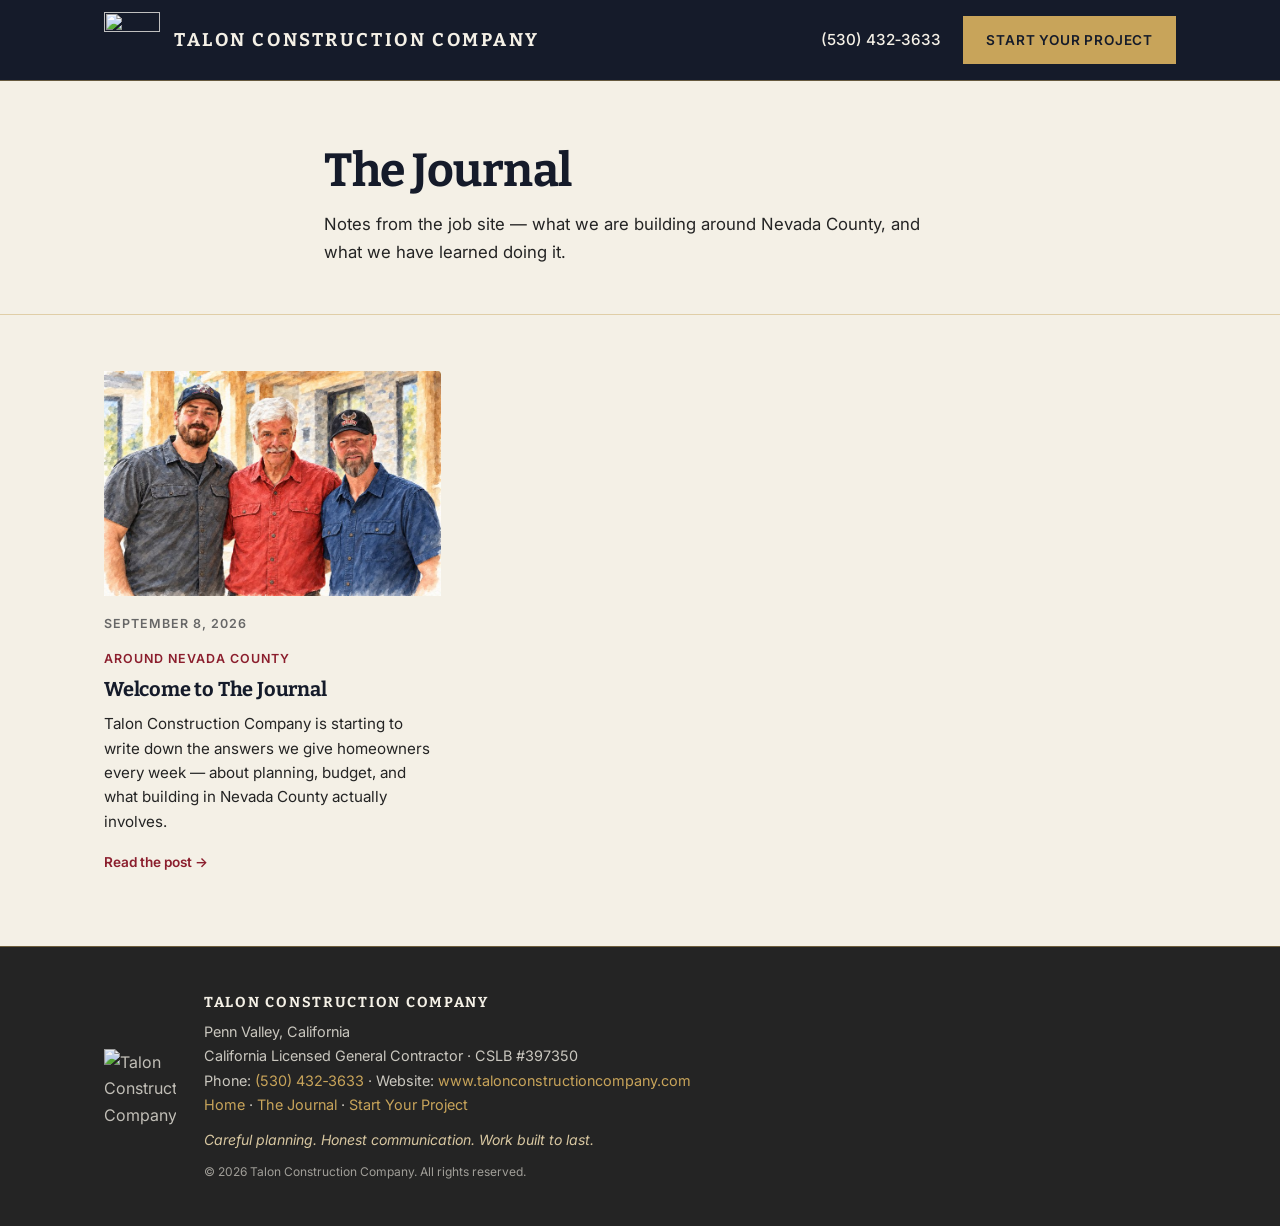
==== commit fd4c4dd8: "Put the team photograph in the post, at the width of the text Kim's asset and her direction: smaller" ====
--- a/blog/index.html
+++ b/blog/index.html
@@ -21,7 +21,7 @@
   <link rel="preconnect" href="https://fonts.googleapis.com">
   <link rel="preconnect" href="https://fonts.gstatic.com" crossorigin>
   <link href="https://fonts.googleapis.com/css2?family=Bitter:wght@600;700&family=Inter:wght@400;500;600&display=swap" rel="stylesheet">
-  <link rel="stylesheet" href="/css/styles.css?v=4">
+  <link rel="stylesheet" href="/css/styles.css?v=5">
   <meta property="og:title" content="The Journal | Talon Construction Company">
   <meta property="og:description" content="Notes from the job site - custom home building, remodels and additions around Penn Valley, Grass Valley, Nevada City and the wider Nevada County area.">
   <meta property="og:image" content="https://talonconstructioncompany.com/assets/hero-1920.jpg">
@@ -119,7 +119,7 @@
         <ul class="post-grid" id="postGrid">
       <li class="post-card" data-tag="Around Nevada County">
         <a class="post-card-link" href="/blog/welcome-to-the-journal/">
-          <div class="post-figure post-figure-placeholder post-figure-card" aria-hidden="true"><img src="/assets/talon-logo.png" alt="" width="64" height="64"></div>
+          <div class="post-figure post-figure-card" style="aspect-ratio:3 / 2"><img src="/assets/team-800.jpg" alt="A painted portrait of Jordon O&#x27;Hara, Mike Novo and Erik Oxenbol of Talon Construction Company, standing together left to right outside a home." loading="lazy"></div>
           <div class="post-card-body">
             <p class="post-card-meta"><span class="post-date">September 8, 2026</span> <span class="post-tag">Around Nevada County</span></p>
             <h2>Welcome to The Journal</h2>
--- a/css/styles.css
+++ b/css/styles.css
@@ -694,7 +694,18 @@
 .post-figure { overflow: hidden; background: var(--bone); }
 .post-figure img { display: block; width: 100%; height: 100%; object-fit: cover; }
 .post-figure-card { aspect-ratio: 3 / 2; }
-.post-figure-wide { aspect-ratio: 2 / 1; max-height: 460px; margin: 0 0 40px; }
+/* margin-inline auto matters here: max-height clamps the height, and the
+   aspect-ratio then shrinks the width to 920px inside a 1072px column, so
+   without it the banner sits left-aligned and 76px off the text centre. */
+.post-figure-wide {
+  aspect-ratio: 2 / 1;
+  /* Sized to the reading measure, so the banner is the width of the text
+     it introduces rather than a slab above it. 48px is the .wrap gutter,
+     which .wrap-reading carries inside its 68ch. */
+  max-width: calc(68ch - 48px);
+  max-height: 460px;
+  margin: 0 auto 40px;
+}
 
 /* Holds the slot at the right ratio until Kim's photography lands, so the
    layout does not shift when a real image replaces it. */
@@ -842,3 +853,44 @@
 @media (prefers-reduced-motion: reduce) {
   .blog-filter, .post-card-body h2 { transition: none; }
 }
+
+/* Banner caption. Only renders when posts.json sets image_caption, so a post
+   without a photo is unaffected. */
+/* Shrink to the banner so the caption aligns to the image edge, not the
+   full column. */
+.post-figure-figure { margin: 0 auto; width: fit-content; max-width: 100%; }
+.post-figure-caption {
+  font-family: var(--font-body);
+  font-size: 0.78rem;
+  color: var(--ink);
+  margin: 10px 0 40px;
+}
+.post-figure-figure .post-figure-wide { margin-bottom: 0; }
+
+/* ---------- Plan-sheet ground on a post ----------------------------------
+   A real floor-plan drawing, converted to grey and lifted so its darkest
+   linework sits at 59% rather than near-black, then laid behind the article
+   at low opacity. It is the same construction-drawing idea as the hero title
+   plate, used as a ground rather than an ornament.
+
+   Contrast was checked, not assumed: --ink body copy over the densest part of
+   the drawing measures 8.6:1, well clear of AA and above AAA, so this does not
+   disturb the WCAG work done on 2026-09-08. Fixed rather than scrolling
+   because the drawing is square and would have to be scaled absurdly to cover
+   a long article; position:fixed is used instead of background-attachment,
+   which iOS handles badly. */
+.post::before {
+  content: "";
+  position: fixed;
+  inset: 0;
+  z-index: -1;
+  background: url("/assets/house-plans.jpg") no-repeat center center;
+  background-size: cover;
+  opacity: 0.14;
+  pointer-events: none;
+}
+
+/* Anyone who has asked their OS for more contrast gets the plain bone ground. */
+@media (prefers-contrast: more) {
+  .post::before { display: none; }
+}
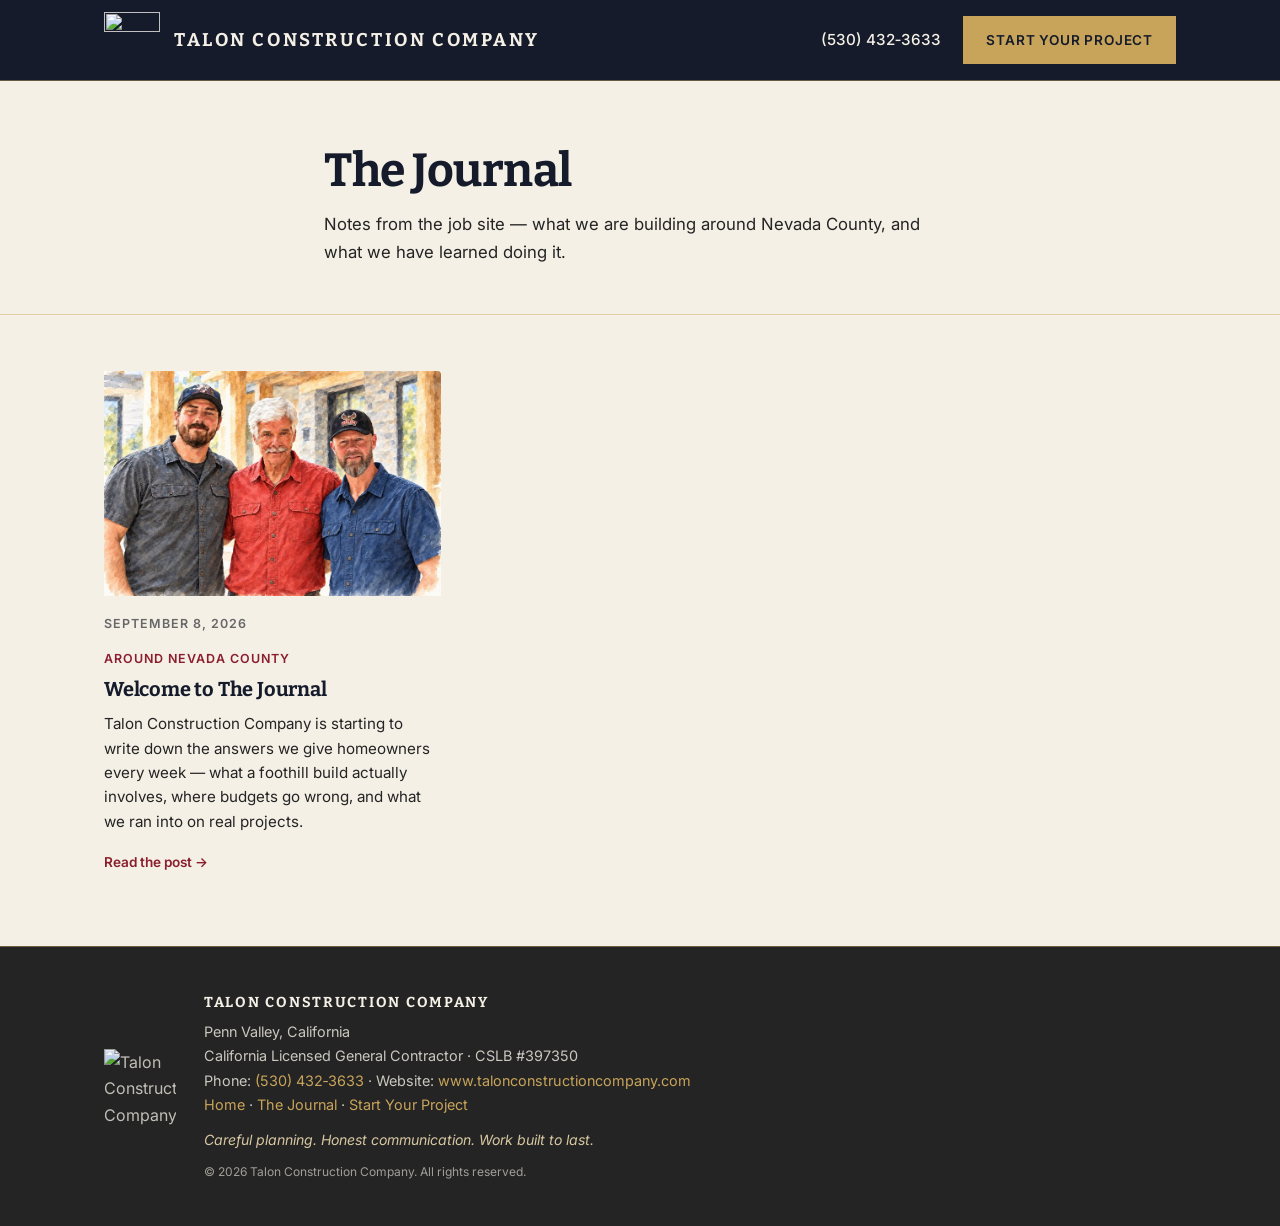
==== commit d63827ea: "Rewrite the welcome post with structure, and teach the builder to render it Kim asked for a higher a" ====
--- a/blog/index.html
+++ b/blog/index.html
@@ -21,7 +21,7 @@
   <link rel="preconnect" href="https://fonts.googleapis.com">
   <link rel="preconnect" href="https://fonts.gstatic.com" crossorigin>
   <link href="https://fonts.googleapis.com/css2?family=Bitter:wght@600;700&family=Inter:wght@400;500;600&display=swap" rel="stylesheet">
-  <link rel="stylesheet" href="/css/styles.css?v=5">
+  <link rel="stylesheet" href="/css/styles.css?v=6">
   <meta property="og:title" content="The Journal | Talon Construction Company">
   <meta property="og:description" content="Notes from the job site - custom home building, remodels and additions around Penn Valley, Grass Valley, Nevada City and the wider Nevada County area.">
   <meta property="og:image" content="https://talonconstructioncompany.com/assets/hero-1920.jpg">
@@ -123,7 +123,7 @@
           <div class="post-card-body">
             <p class="post-card-meta"><span class="post-date">September 8, 2026</span> <span class="post-tag">Around Nevada County</span></p>
             <h2>Welcome to The Journal</h2>
-            <p class="post-card-excerpt">Talon Construction Company is starting to write down the answers we give homeowners every week — about planning, budget, and what building in Nevada County actually involves.</p>
+            <p class="post-card-excerpt">Talon Construction Company is starting to write down the answers we give homeowners every week — what a foothill build actually involves, where budgets go wrong, and what we ran into on real projects.</p>
             <span class="post-card-more">Read the post &rarr;</span>
           </div>
         </a>
--- a/css/styles.css
+++ b/css/styles.css
@@ -280,7 +280,7 @@
   .hero { min-height: 78vh; }
   .hero-plate {
     /* 0.7rem, not 0.6rem. At 9.6px this was the smallest text on the site,
-       and it carries the CSLB licence number - the one credential a
+       and it carries the CSLB license number - the one credential a
        contractor is judged on. It wraps rather than shrinks. */
     font-size: 0.7rem;
     letter-spacing: 0.1em;
@@ -894,3 +894,39 @@
 @media (prefers-contrast: more) {
   .post::before { display: none; }
 }
+
+/* ---------- Post body structure ------------------------------------------
+   The builder learned to render headings, lists and links; the global reset
+   at the top of this file zeroes margins and padding, and `a { color: inherit }`
+   is right in the nav and footer but wrong in body copy. Each needs styling
+   here or it renders as undifferentiated text. */
+.post-body h2 {
+  font-size: 1.45rem;
+  line-height: 1.22;
+  margin: 42px 0 14px;
+}
+.post-body h2:first-child { margin-top: 0; }
+
+.post-body ul {
+  margin: 0 0 24px;
+  padding-left: 1.15em;
+  list-style: disc;
+}
+.post-body li {
+  color: var(--ink);
+  line-height: 1.65;
+  margin-bottom: 10px;
+}
+.post-body li:last-child { margin-bottom: 0; }
+.post-body li::marker { color: var(--gold); }
+
+/* A citation nobody can see is not a citation. Oxblood underlined measures
+   7.5:1 over the plan ground, and the underline means it does not rely on
+   colour alone. */
+.post-body a {
+  color: var(--oxblood);
+  text-decoration: underline;
+  text-underline-offset: 2px;
+  text-decoration-thickness: 1px;
+}
+.post-body a:hover { color: var(--oxblood-hover); }
